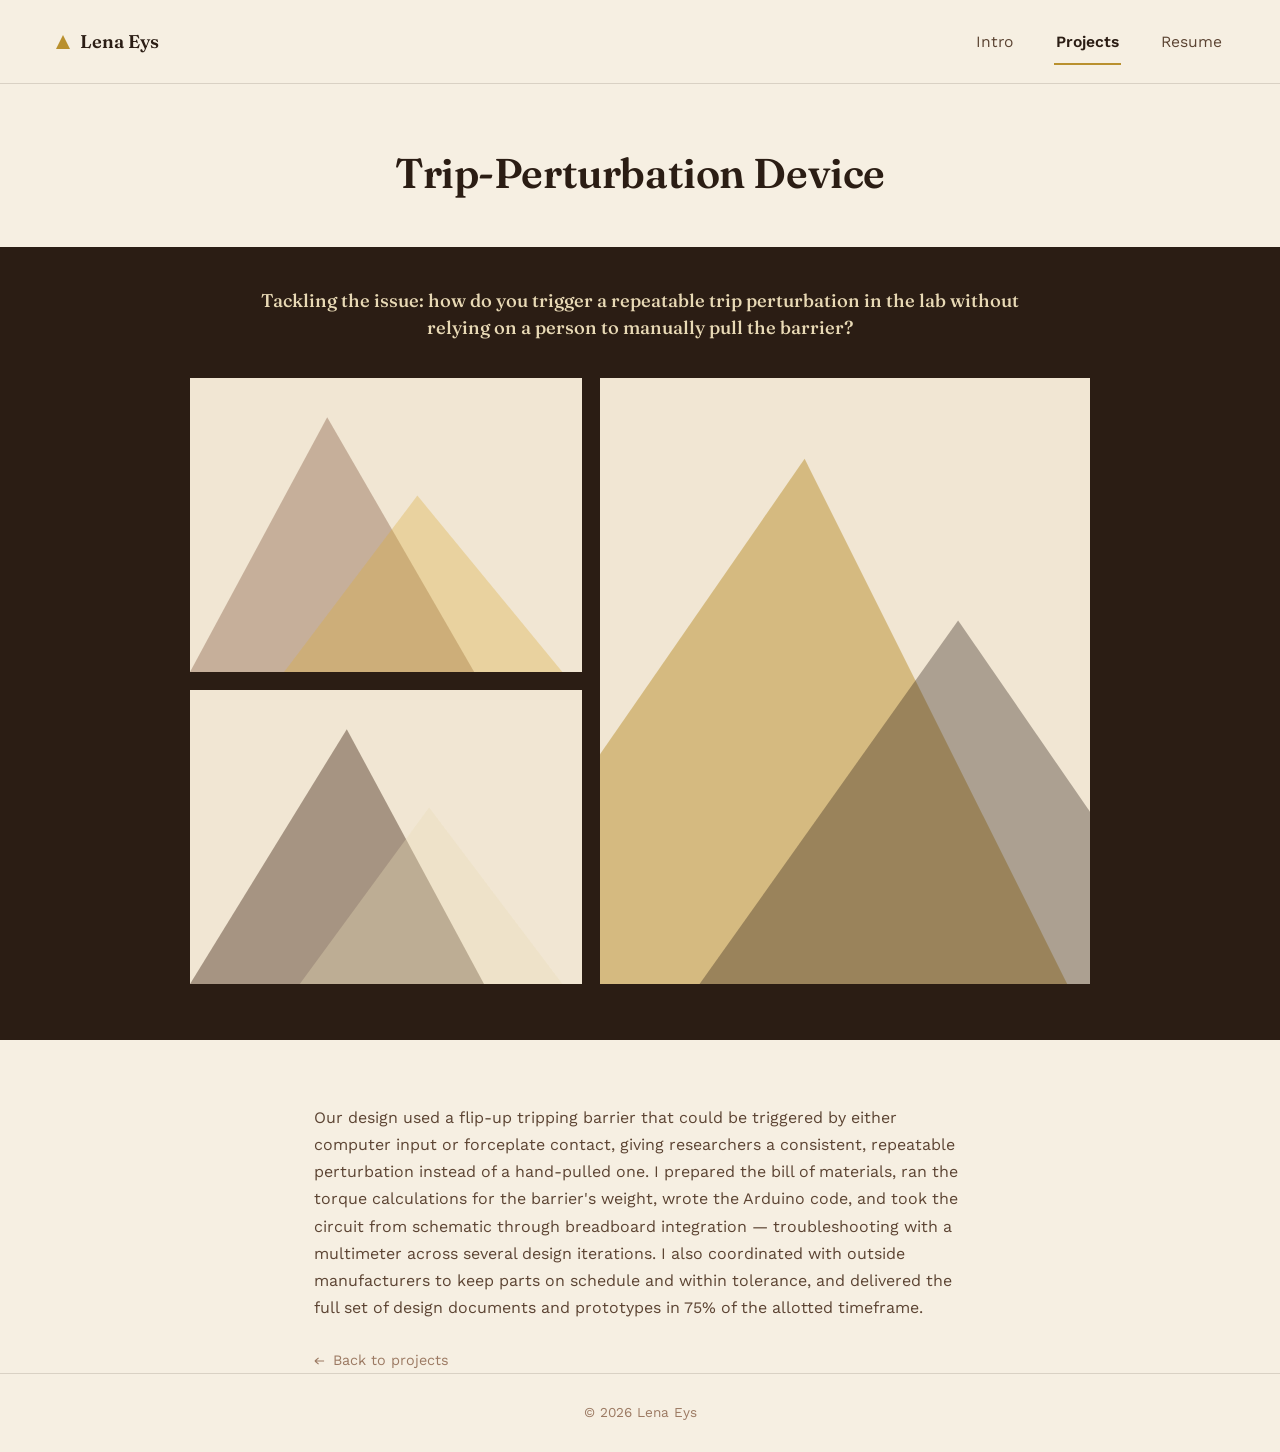
==== project-1.html @ 8d7fd3f3 "Add files via upload" ====
<!DOCTYPE html>
<html lang="en">
<head>
<meta charset="UTF-8">
<meta name="viewport" content="width=device-width, initial-scale=1.0">
<title>Trip-Perturbation Device — Lena Eys</title>
<meta name="description" content="Trip-Perturbation Device — project detail page for Lena Eys.">
<link rel="preconnect" href="https://fonts.googleapis.com">
<link rel="preconnect" href="https://fonts.gstatic.com" crossorigin>
<link href="https://fonts.googleapis.com/css2?family=Fraunces:opsz,wght@9..144,500;9..144,600;9..144,700&family=Work+Sans:wght@400;500;600&display=swap" rel="stylesheet">
<link rel="stylesheet" href="style.css">
</head>
<body>

<nav class="site-nav">
  <a href="index.html" class="nav-mark">
    <svg class="mark-tri" viewBox="0 0 14 14"><polygon points="7,0 14,14 0,14" fill="#b9902e"/></svg>
    Lena Eys
  </a>
  <ul>
    <li><a href="index.html" class="nav-link">Intro</a></li>
    <li><a href="projects.html" class="nav-link active">Projects</a></li>
    <li><a href="resume.html" class="nav-link">Resume</a></li>
  </ul>
</nav>

<div class="project-detail-hero">
  <h1>Trip-Perturbation Device</h1>
</div>

<div class="project-detail-band">
  <p class="project-question">Tackling the issue: how do you trigger a repeatable trip perturbation in the lab without relying on a person to manually pull the barrier?</p>
  <div class="project-gallery">
    <div class="gallery-col">
      <div class="gallery-box"><svg viewBox="0 0 200 150" preserveAspectRatio="xMidYMid slice" style="width:100%;height:100%;">
          <polygon points="0,150 70,20 145,150" fill="#9c7a63" opacity="0.5"/>
          <polygon points="48,150 116,60 190,150" fill="#d9ab3d" opacity="0.35"/>
        </svg></div>
      <div class="gallery-box"><svg viewBox="0 0 200 150" preserveAspectRatio="xMidYMid slice" style="width:100%;height:100%;">
          <polygon points="0,150 80,20 150,150" fill="#5c4433" opacity="0.5"/>
          <polygon points="56,150 122,60 190,150" fill="#e8d9b5" opacity="0.35"/>
        </svg></div>
    </div>
    <div class="gallery-box large"><svg viewBox="0 0 200 150" preserveAspectRatio="xMidYMid slice" style="width:100%;height:100%;">
          <polygon points="0,150 90,20 155,150" fill="#b9902e" opacity="0.5"/>
          <polygon points="64,150 128,60 190,150" fill="#2b1d14" opacity="0.35"/>
        </svg></div>
  </div>
</div>

<div class="project-detail-body">
  <p>Our design used a flip-up tripping barrier that could be triggered by either computer input or forceplate contact, giving researchers a consistent, repeatable perturbation instead of a hand-pulled one. I prepared the bill of materials, ran the torque calculations for the barrier's weight, wrote the Arduino code, and took the circuit from schematic through breadboard integration — troubleshooting with a multimeter across several design iterations. I also coordinated with outside manufacturers to keep parts on schedule and within tolerance, and delivered the full set of design documents and prototypes in 75% of the allotted timeframe.</p>
  <a href="projects.html" class="back-link">
    <svg viewBox="0 0 12 8" fill="none"><path d="M11 4H1M1 4L5 0.5M1 4L5 7.5" stroke="currentColor" stroke-width="1.2"/></svg>
    Back to projects
  </a>
</div>

<footer>&copy; 2026 Lena Eys</footer>

</body>
</html>
---- style.css ----
/* ============================================================
   Lena Eys — portfolio site
   Palette: deep coffee brown / warm gold / parchment cream
   Type: Fraunces (display serif) + Work Sans (body sans)
   ============================================================ */

:root {
  --brown-deep: #2b1d14;
  --brown-mid: #5c4433;
  --brown-soft: #7c6249;
  --gold: #b9902e;
  --gold-bright: #d9ab3d;
  --gold-soft: #e8d9b5;
  --cream: #f6efe2;
  --cream-warm: #f1e6d3;
  --rose-brown: #9c7a63;
  --line: rgba(43, 29, 20, 0.14);
  --max-w: 780px;
  --nav-h: 84px;
}

* { box-sizing: border-box; }

html { scroll-behavior: smooth; }

body {
  margin: 0;
  background: var(--cream);
  color: var(--brown-deep);
  font-family: "Work Sans", "Segoe UI", sans-serif;
  font-size: 17px;
  line-height: 1.6;
  -webkit-font-smoothing: antialiased;
}

h1, h2, h3, .display {
  font-family: "Fraunces", Georgia, serif;
  font-weight: 600;
  letter-spacing: -0.01em;
  color: var(--brown-deep);
  margin: 0;
}

a { color: inherit; }

img { max-width: 100%; display: block; }

/* ---------- corner triangle motif ---------- */

.triangle-field {
  position: fixed;
  inset: 0;
  pointer-events: none;
  z-index: 0;
  overflow: hidden;
}

.triangle-field svg { position: absolute; opacity: 0.9; }
.triangle-field .tf-left { left: -60px; top: -40px; width: 260px; }
.triangle-field .tf-right { right: -70px; bottom: -60px; width: 300px; }

/* ---------- top nav / legend ---------- */

.site-nav {
  position: sticky;
  top: 0;
  z-index: 10;
  height: var(--nav-h);
  display: flex;
  align-items: center;
  justify-content: space-between;
  padding: 0 clamp(20px, 5vw, 56px);
  background: rgba(246, 239, 226, 0.92);
  backdrop-filter: blur(6px);
  border-bottom: 1px solid var(--line);
}

.site-nav .nav-mark {
  font-family: "Fraunces", serif;
  font-weight: 600;
  font-size: 1.15rem;
  color: var(--brown-deep);
  text-decoration: none;
  display: flex;
  align-items: center;
  gap: 10px;
}

.site-nav .nav-mark .mark-tri {
  width: 14px; height: 14px;
  display: inline-block;
}

.site-nav ul {
  list-style: none;
  display: flex;
  gap: clamp(18px, 3vw, 40px);
  margin: 0;
  padding: 0;
}

.site-nav a.nav-link {
  text-decoration: none;
  color: var(--brown-mid);
  font-size: 0.98rem;
  padding: 6px 2px;
  position: relative;
  transition: color 0.2s ease;
}

.site-nav a.nav-link:hover { color: var(--brown-deep); }

.site-nav a.nav-link.active {
  color: var(--brown-deep);
  font-weight: 600;
}

.site-nav a.nav-link.active::after {
  content: "";
  position: absolute;
  left: 0; right: 0; bottom: -8px;
  height: 2px;
  background: var(--gold);
}

/* ---------- page shell ---------- */

main {
  position: relative;
  z-index: 1;
  max-width: var(--max-w);
  margin: 0 auto;
  padding: clamp(48px, 8vw, 88px) 24px 120px;
}

.eyebrow-tag {
  display: inline-flex;
  align-items: center;
  gap: 8px;
  color: var(--gold);
  font-size: 0.82rem;
  font-weight: 600;
  margin-bottom: 18px;
}

.eyebrow-tag svg { width: 9px; height: 9px; }

/* ---------- intro page ---------- */

.intro-hero {
  display: grid;
  grid-template-columns: 1fr auto;
  gap: 48px;
  align-items: center;
}

.intro-hero h1 {
  font-size: clamp(2.4rem, 5vw, 3.4rem);
  line-height: 1.05;
}

.intro-hero .role {
  margin-top: 14px;
  font-size: 1.15rem;
  color: var(--brown-soft);
  max-width: 46ch;
}

.headshot-frame {
  width: 178px;
  height: 178px;
  position: relative;
  flex-shrink: 0;
}

.headshot-frame .hf-bg {
  position: absolute; inset: 0;
  clip-path: polygon(50% 0%, 100% 100%, 0% 100%);
  background: linear-gradient(155deg, var(--gold-soft), var(--gold));
  transform: scale(1.14) translateY(6px);
  z-index: 0;
}

.headshot-frame img, .headshot-frame .hf-placeholder {
  position: absolute; inset: 0;
  width: 100%; height: 100%;
  object-fit: cover;
  clip-path: polygon(50% 3%, 96% 97%, 4% 97%);
  z-index: 1;
}

.hf-placeholder {
  display: flex;
  align-items: center;
  justify-content: center;
  background: var(--brown-deep);
  color: var(--gold-soft);
  font-family: "Fraunces", serif;
  font-size: 2.6rem;
  font-weight: 600;
}

.bio-block {
  margin-top: 44px;
  padding-top: 40px;
  border-top: 1px solid var(--line);
  display: grid;
  gap: 22px;
}

.bio-block p { max-width: 62ch; }

.bio-facts {
  margin-top: 8px;
  display: grid;
  grid-template-columns: repeat(2, minmax(0, 1fr));
  gap: 18px 32px;
}

.bio-fact dt {
  font-size: 0.78rem;
  color: var(--rose-brown);
  text-transform: none;
  margin-bottom: 4px;
}

.bio-fact dd {
  margin: 0;
  font-weight: 600;
  color: var(--brown-deep);
}

.intro-actions {
  margin-top: 46px;
  display: flex;
  align-items: center;
  gap: 28px;
  flex-wrap: wrap;
}

.btn-primary {
  display: inline-flex;
  align-items: center;
  gap: 10px;
  background: var(--brown-deep);
  color: var(--cream);
  text-decoration: none;
  padding: 14px 26px;
  font-size: 0.98rem;
  font-weight: 600;
  clip-path: polygon(0 0, 100% 0, 96% 100%, 0% 100%);
  transition: background 0.2s ease;
}

.btn-primary:hover { background: var(--gold); color: var(--brown-deep); }

.btn-primary svg { width: 14px; height: 14px; }

.contact-links {
  display: flex;
  gap: 20px;
  flex-wrap: wrap;
}

.contact-links a {
  text-decoration: none;
  color: var(--brown-mid);
  font-size: 0.95rem;
  border-bottom: 1px solid var(--line);
  padding-bottom: 2px;
  transition: color 0.2s ease, border-color 0.2s ease;
}

.contact-links a:hover { color: var(--gold); border-color: var(--gold); }

/* ---------- projects page ---------- */

.projects-intro { max-width: 58ch; margin-bottom: 44px; }
.projects-intro h1 { font-size: clamp(2rem, 4vw, 2.6rem); margin-bottom: 14px; }
.projects-intro p { color: var(--brown-soft); }

.project-grid {
  display: grid;
  grid-template-columns: repeat(2, minmax(0, 1fr));
  gap: 28px 24px;
}

.project-card {
  border-top: 1px solid var(--line);
  padding-top: 18px;
}

.project-photo {
  aspect-ratio: 4 / 3;
  background: linear-gradient(150deg, var(--cream-warm), var(--gold-soft));
  position: relative;
  overflow: hidden;
  margin-bottom: 14px;
}

.project-photo svg { position: absolute; inset: 0; width: 100%; height: 100%; }

.project-title-btn {
  width: 100%;
  text-align: left;
  background: none;
  border: none;
  padding: 0;
  cursor: pointer;
  font-family: "Fraunces", serif;
  font-size: 1.08rem;
  font-weight: 600;
  color: var(--brown-deep);
  display: flex;
  align-items: center;
  justify-content: space-between;
  gap: 10px;
}

.project-title-btn .chev {
  width: 11px; height: 11px;
  flex-shrink: 0;
  transition: transform 0.25s ease;
  color: var(--gold);
}

.project-card.open .project-title-btn .chev { transform: rotate(180deg); }

.project-desc {
  display: grid;
  grid-template-rows: 0fr;
  transition: grid-template-rows 0.28s ease;
}

.project-desc-inner { overflow: hidden; }

.project-card.open .project-desc { grid-template-rows: 1fr; }

.project-desc p {
  margin: 12px 0 0;
  color: var(--brown-soft);
  font-size: 0.96rem;
  line-height: 1.55;
}

/* ---------- resume page ---------- */

.resume-header {
  display: flex;
  align-items: baseline;
  justify-content: space-between;
  gap: 20px;
  flex-wrap: wrap;
  margin-bottom: 8px;
}

.resume-header h1 { font-size: clamp(2rem, 4vw, 2.6rem); }

.resume-contact {
  font-size: 0.92rem;
  color: var(--brown-soft);
  display: flex;
  gap: 14px;
  flex-wrap: wrap;
}
.resume-contact a { text-decoration: none; border-bottom: 1px solid var(--line); }
.resume-contact a:hover { color: var(--gold); border-color: var(--gold); }

.print-link {
  font-size: 0.85rem;
  color: var(--rose-brown);
  text-decoration: none;
  display: inline-flex;
  align-items: center;
  gap: 6px;
  margin-top: 18px;
}
.print-link svg { width: 12px; height: 12px; }
.print-link:hover { color: var(--gold); }

.resume-doc { margin-top: 40px; }

.resume-section { margin-bottom: 36px; }

.resume-section h2 {
  font-size: 0.86rem;
  letter-spacing: 0.03em;
  color: var(--gold);
  font-family: "Work Sans", sans-serif;
  font-weight: 600;
  padding-bottom: 10px;
  border-bottom: 1px solid var(--line);
  margin-bottom: 20px;
}

.resume-entry { margin-bottom: 22px; }
.resume-entry:last-child { margin-bottom: 0; }

.resume-entry-head {
  display: flex;
  justify-content: space-between;
  gap: 16px;
  flex-wrap: wrap;
  align-items: baseline;
}

.resume-entry-head h3 {
  font-size: 1.05rem;
  font-weight: 600;
}

.resume-entry-sub {
  font-size: 0.92rem;
  color: var(--rose-brown);
  margin-top: 2px;
}

.resume-entry-date {
  font-size: 0.85rem;
  color: var(--brown-soft);
  white-space: nowrap;
}

.resume-entry ul {
  margin: 10px 0 0;
  padding-left: 18px;
  color: var(--brown-mid);
}

.resume-entry li { margin-bottom: 6px; font-size: 0.95rem; }

.skills-cols {
  display: grid;
  grid-template-columns: repeat(3, minmax(0, 1fr));
  gap: 18px;
}

.skills-cols h3 {
  font-size: 0.85rem;
  color: var(--brown-deep);
  margin-bottom: 8px;
}

.skills-cols p { font-size: 0.92rem; color: var(--brown-mid); margin: 0; }

.awards-list { list-style: none; padding: 0; margin: 0; display: grid; gap: 10px; }
.awards-list li {
  display: flex;
  justify-content: space-between;
  gap: 16px;
  font-size: 0.95rem;
  color: var(--brown-mid);
}
.awards-list .award-amt { color: var(--gold); font-weight: 600; white-space: nowrap; }

/* ---------- project detail page ---------- */

.project-detail-hero {
  position: relative;
  z-index: 1;
  text-align: center;
  padding: 56px 24px 40px;
  max-width: 900px;
  margin: 0 auto;
}

.project-detail-hero h1 {
  font-size: clamp(1.9rem, 4vw, 2.6rem);
}

.project-detail-band {
  position: relative;
  z-index: 1;
  background: var(--brown-deep);
  padding: 40px clamp(20px, 6vw, 64px) 56px;
}

.project-question {
  max-width: 760px;
  margin: 0 auto 36px;
  text-align: center;
  color: var(--gold-soft);
  font-family: "Fraunces", serif;
  font-size: 1.15rem;
  font-weight: 500;
  line-height: 1.5;
}

.project-gallery {
  max-width: 900px;
  margin: 0 auto;
  display: grid;
  grid-template-columns: 1fr 1.25fr;
  gap: 18px;
}

.gallery-col {
  display: grid;
  grid-template-rows: 1fr 1fr;
  gap: 18px;
}

.gallery-box {
  background: var(--cream-warm);
  overflow: hidden;
  position: relative;
}

.gallery-box img { width: 100%; height: 100%; object-fit: cover; display: block; }

.gallery-col .gallery-box { aspect-ratio: 4 / 3; }

.gallery-box.large { aspect-ratio: auto; }

.project-detail-body {
  position: relative;
  z-index: 1;
  max-width: 700px;
  margin: 0 auto;
  padding: 48px 24px 0;
}

.project-detail-body p {
  color: var(--brown-mid);
  font-size: 1rem;
  line-height: 1.7;
}

.back-link {
  display: inline-flex;
  align-items: center;
  gap: 8px;
  margin-top: 12px;
  color: var(--rose-brown);
  text-decoration: none;
  font-size: 0.9rem;
}

.back-link:hover { color: var(--gold); }
.back-link svg { width: 11px; height: 8px; }

@media (max-width: 640px) {
  .project-gallery { grid-template-columns: 1fr; }
  .gallery-box.large { aspect-ratio: 4 / 3; }
}

footer {
  position: relative;
  z-index: 1;
  border-top: 1px solid var(--line);
  padding: 28px clamp(20px, 5vw, 56px);
  font-size: 0.85rem;
  color: var(--rose-brown);
  text-align: center;
}

/* ---------- responsive ---------- */

@media (max-width: 640px) {
  .intro-hero { grid-template-columns: 1fr; }
  .headshot-frame { order: -1; width: 140px; height: 140px; }
  .bio-facts { grid-template-columns: 1fr 1fr; }
  .project-grid { grid-template-columns: 1fr; }
  .skills-cols { grid-template-columns: 1fr; }
  .site-nav ul { gap: 16px; }
}

@media print {
  .site-nav, footer, .triangle-field, .print-link { display: none; }
  body { background: #fff; }
}

@media (prefers-reduced-motion: reduce) {
  * { transition: none !important; scroll-behavior: auto !important; }
}
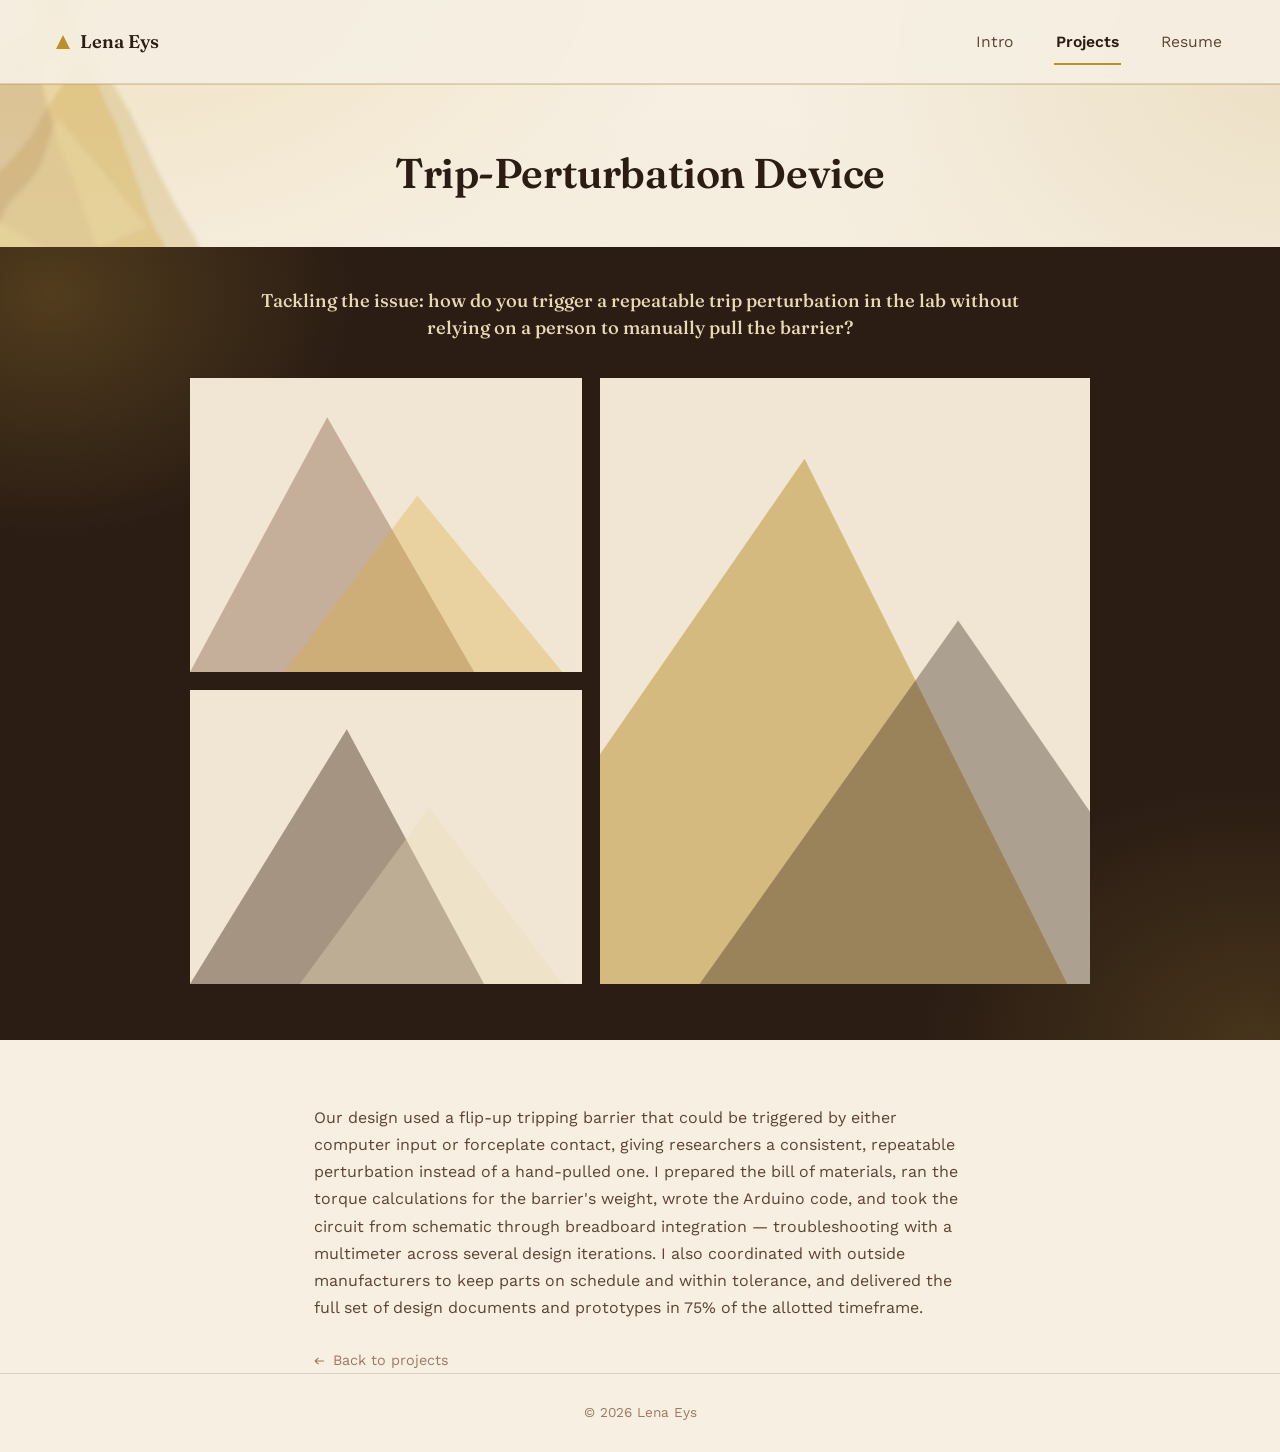
==== commit 7a737d5a: "Update project-1.html" ====
--- a/project-1.html
+++ b/project-1.html
@@ -11,6 +11,55 @@
 <link rel="stylesheet" href="style.css">
 </head>
 <body>
+
+<div class="triangle-field" aria-hidden="true">
+  <svg class="tf-left" viewBox="0 0 420 380" xmlns="http://www.w3.org/2000/svg">
+    <defs>
+      <filter id="wcL" x="-60%" y="-60%" width="220%" height="220%">
+        <feTurbulence type="fractalNoise" baseFrequency="0.012" numOctaves="2" seed="4" result="n"/>
+        <feDisplacementMap in="SourceGraphic" in2="n" scale="18"/>
+        <feGaussianBlur stdDeviation="2"/>
+      </filter>
+    </defs>
+    <g filter="url(#wcL)">
+      <polygon points="0,380 150,50 280,380" fill="#d9ab3d" opacity="0.30"/>
+      <polygon points="20,380 190,130 320,380" fill="#b9902e" opacity="0.24"/>
+      <polygon points="0,250 120,120 210,380" fill="#9c7a63" opacity="0.20"/>
+      <polygon points="60,380 160,210 250,320" fill="#f0dfa8" opacity="0.38"/>
+      <polygon points="0,70 100,0 190,100" fill="#5c4433" opacity="0.16"/>
+      <polygon points="130,0 230,60 150,140" fill="#d9ab3d" opacity="0.18"/>
+    </g>
+  </svg>
+  <svg class="tf-right" viewBox="0 0 460 400" xmlns="http://www.w3.org/2000/svg">
+    <defs>
+      <filter id="wcR" x="-60%" y="-60%" width="220%" height="220%">
+        <feTurbulence type="fractalNoise" baseFrequency="0.014" numOctaves="2" seed="9" result="n2"/>
+        <feDisplacementMap in="SourceGraphic" in2="n2" scale="20"/>
+        <feGaussianBlur stdDeviation="2"/>
+      </filter>
+    </defs>
+    <g filter="url(#wcR)">
+      <polygon points="460,400 300,90 170,400" fill="#d9ab3d" opacity="0.32"/>
+      <polygon points="460,280 350,130 240,400" fill="#b9902e" opacity="0.24"/>
+      <polygon points="460,160 370,20 280,160" fill="#9c7a63" opacity="0.20"/>
+      <polygon points="460,350 380,190 300,400" fill="#f0dfa8" opacity="0.34"/>
+      <polygon points="410,0 460,70 370,70" fill="#5c4433" opacity="0.16"/>
+      <polygon points="250,0 330,50 250,110" fill="#d9ab3d" opacity="0.16"/>
+    </g>
+  </svg>
+  <svg class="tf-top-right" viewBox="0 0 220 200" xmlns="http://www.w3.org/2000/svg">
+    <g opacity="0.9">
+      <polygon points="220,0 130,0 220,110" fill="#d9ab3d" opacity="0.22"/>
+      <polygon points="220,50 170,10 220,140" fill="#9c7a63" opacity="0.16"/>
+    </g>
+  </svg>
+  <svg class="tf-bottom-left" viewBox="0 0 240 220" xmlns="http://www.w3.org/2000/svg">
+    <g opacity="0.9">
+      <polygon points="0,220 90,220 0,100" fill="#d9ab3d" opacity="0.22"/>
+      <polygon points="0,170 50,210 0,80" fill="#5c4433" opacity="0.16"/>
+    </g>
+  </svg>
+</div>
 
 <nav class="site-nav">
   <a href="index.html" class="nav-mark">
--- a/style.css
+++ b/style.css
@@ -25,12 +25,20 @@
 
 body {
   margin: 0;
-  background: var(--cream);
   color: var(--brown-deep);
   font-family: "Work Sans", "Segoe UI", sans-serif;
   font-size: 17px;
   line-height: 1.6;
   -webkit-font-smoothing: antialiased;
+  background-color: var(--cream);
+  background-image:
+    radial-gradient(1100px 750px at 6% -8%, rgba(217, 171, 61, 0.22), transparent 58%),
+    radial-gradient(900px 700px at 100% 8%, rgba(185, 144, 46, 0.16), transparent 55%),
+    radial-gradient(1000px 800px at 96% 104%, rgba(217, 171, 61, 0.20), transparent 55%),
+    radial-gradient(700px 600px at 0% 100%, rgba(156, 122, 99, 0.14), transparent 55%),
+    radial-gradient(650px 500px at 55% 45%, rgba(217, 171, 61, 0.06), transparent 60%);
+  background-attachment: fixed;
+  background-repeat: no-repeat;
 }
 
 h1, h2, h3, .display {
@@ -45,7 +53,7 @@
 
 img { max-width: 100%; display: block; }
 
-/* ---------- corner triangle motif ---------- */
+/* ---------- corner triangle motif (watercolor gold clusters) ---------- */
 
 .triangle-field {
   position: fixed;
@@ -55,9 +63,11 @@
   overflow: hidden;
 }
 
-.triangle-field svg { position: absolute; opacity: 0.9; }
-.triangle-field .tf-left { left: -60px; top: -40px; width: 260px; }
-.triangle-field .tf-right { right: -70px; bottom: -60px; width: 300px; }
+.triangle-field svg { position: absolute; }
+.triangle-field .tf-left { left: -100px; top: -90px; width: 420px; opacity: 0.95; }
+.triangle-field .tf-right { right: -120px; bottom: -100px; width: 460px; opacity: 0.95; }
+.triangle-field .tf-top-right { right: -70px; top: -60px; width: 220px; opacity: 0.85; }
+.triangle-field .tf-bottom-left { left: -70px; bottom: -70px; width: 240px; opacity: 0.85; }
 
 /* ---------- top nav / legend ---------- */
 
@@ -73,6 +83,7 @@
   background: rgba(246, 239, 226, 0.92);
   backdrop-filter: blur(6px);
   border-bottom: 1px solid var(--line);
+  box-shadow: 0 1px 0 rgba(185, 144, 46, 0.35);
 }
 
 .site-nav .nav-mark {
@@ -471,8 +482,12 @@
 .project-detail-band {
   position: relative;
   z-index: 1;
-  background: var(--brown-deep);
+  background:
+    radial-gradient(500px 400px at 4% 6%, rgba(217, 171, 61, 0.22), transparent 60%),
+    radial-gradient(600px 460px at 98% 100%, rgba(217, 171, 61, 0.16), transparent 55%),
+    var(--brown-deep);
   padding: 40px clamp(20px, 6vw, 64px) 56px;
+  overflow: hidden;
 }
 
 .project-question {
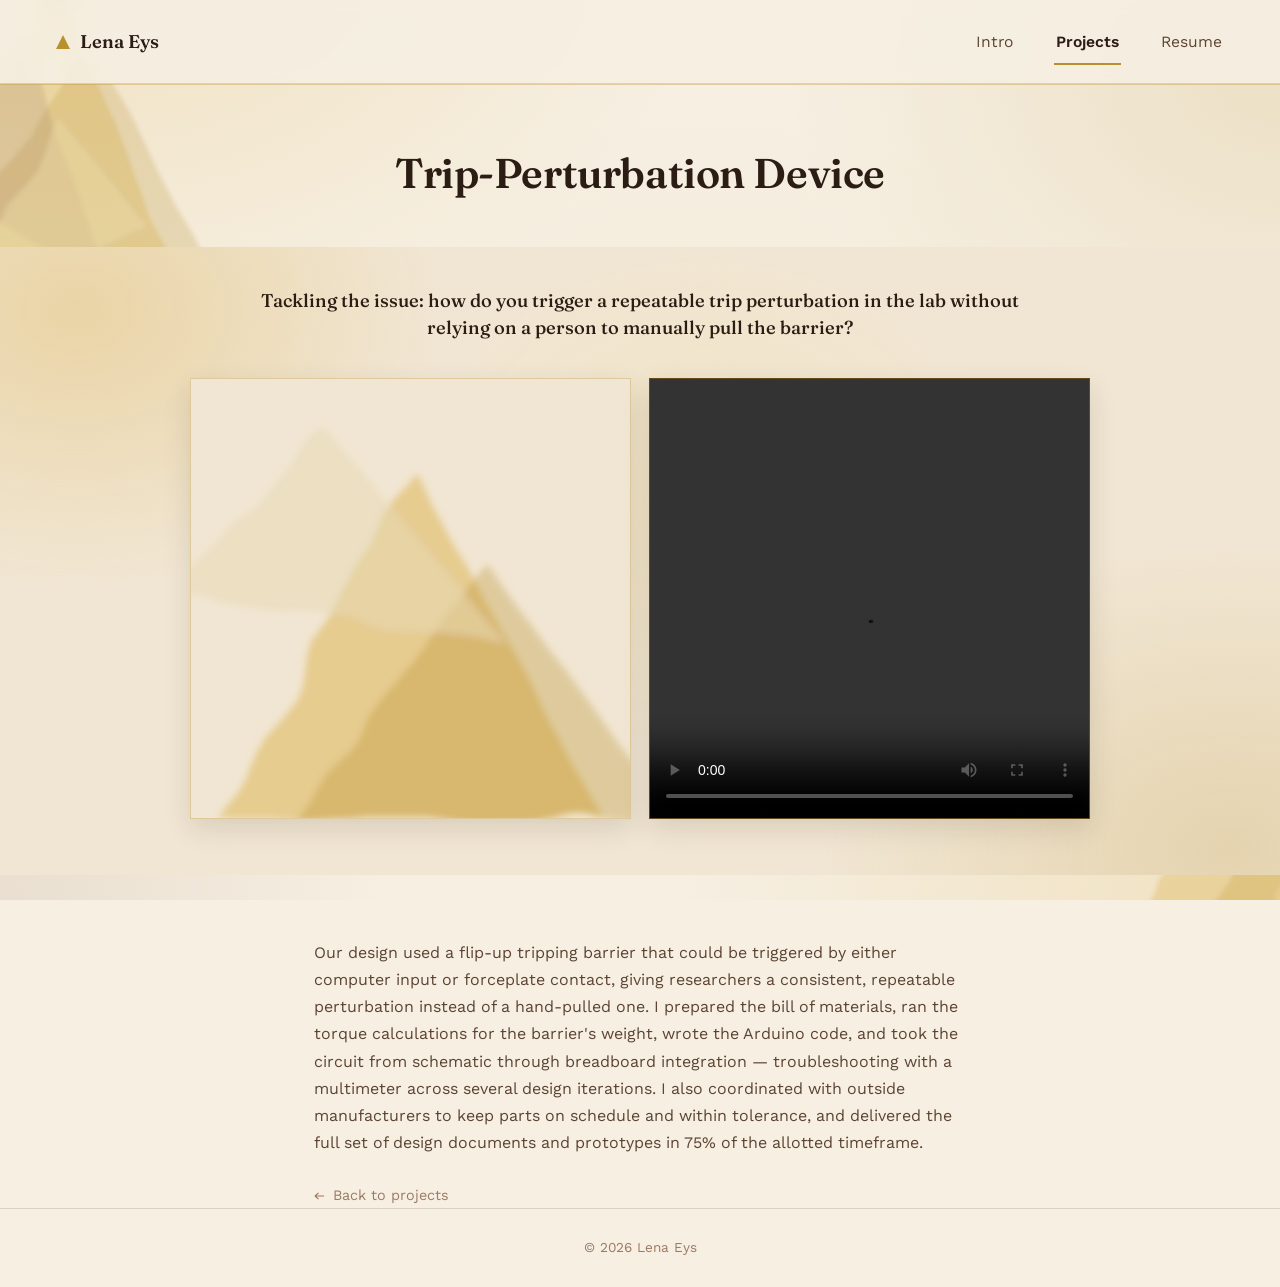
==== commit 098f6630: "Update project-1.html" ====
--- a/project-1.html
+++ b/project-1.html
@@ -79,21 +79,34 @@
 
 <div class="project-detail-band">
   <p class="project-question">Tackling the issue: how do you trigger a repeatable trip perturbation in the lab without relying on a person to manually pull the barrier?</p>
-  <div class="project-gallery">
-    <div class="gallery-col">
-      <div class="gallery-box"><svg viewBox="0 0 200 150" preserveAspectRatio="xMidYMid slice" style="width:100%;height:100%;">
-          <polygon points="0,150 70,20 145,150" fill="#9c7a63" opacity="0.5"/>
-          <polygon points="48,150 116,60 190,150" fill="#d9ab3d" opacity="0.35"/>
-        </svg></div>
-      <div class="gallery-box"><svg viewBox="0 0 200 150" preserveAspectRatio="xMidYMid slice" style="width:100%;height:100%;">
-          <polygon points="0,150 80,20 150,150" fill="#5c4433" opacity="0.5"/>
-          <polygon points="56,150 122,60 190,150" fill="#e8d9b5" opacity="0.35"/>
-        </svg></div>
+  <div class="project-gallery" style="grid-template-columns: 1fr 1fr;">
+    <div class="gallery-box" style="aspect-ratio: 1 / 1;">
+      <svg viewBox="0 0 200 150" preserveAspectRatio="xMidYMid slice" style="width:100%;height:100%;">
+          <defs>
+            <filter id="wcg4" x="-50%" y="-50%" width="200%" height="200%">
+              <feTurbulence type="fractalNoise" baseFrequency="0.03" numOctaves="2" seed="4" result="n"/>
+              <feDisplacementMap in="SourceGraphic" in2="n" scale="10"/>
+              <feGaussianBlur stdDeviation="1.2"/>
+            </filter>
+          </defs>
+          <rect width="200" height="150" fill="#f1e6d3"/>
+          <g filter="url(#wcg4)">
+            <polygon points="34,150 102,32 166,150" fill="#d9ab3d" opacity="0.45"/>
+            <polygon points="60,150 126,63 190,150" fill="#b9902e" opacity="0.32"/>
+            <polygon points="18,72 72,18 132,90" fill="#e8d9b5" opacity="0.55"/>
+          </g>
+        </svg>
+      <!-- To use a real photo: replace the <svg>...</svg> above with
+           <img src="your-photo.jpg" alt="Trip-Perturbation Device" style="width:100%;height:100%;object-fit:cover;"> -->
     </div>
-    <div class="gallery-box large"><svg viewBox="0 0 200 150" preserveAspectRatio="xMidYMid slice" style="width:100%;height:100%;">
-          <polygon points="0,150 90,20 155,150" fill="#b9902e" opacity="0.5"/>
-          <polygon points="64,150 128,60 190,150" fill="#2b1d14" opacity="0.35"/>
-        </svg></div>
+    <div class="gallery-box" style="aspect-ratio: 1 / 1; display:flex; align-items:center; justify-content:center; background:#2b1d14;">
+      <video controls poster="" style="width:100%;height:100%;object-fit:cover;">
+        <source src="your-video.mp4" type="video/mp4">
+        Your browser does not support the video tag.
+      </video>
+      <!-- Replace "your-video.mp4" above with the path to your real video file.
+           Optionally add poster="your-thumbnail.jpg" on the <video> tag for a cover image before it plays. -->
+    </div>
   </div>
 </div>
 
--- a/style.css
+++ b/style.css
@@ -483,9 +483,10 @@
   position: relative;
   z-index: 1;
   background:
-    radial-gradient(500px 400px at 4% 6%, rgba(217, 171, 61, 0.22), transparent 60%),
-    radial-gradient(600px 460px at 98% 100%, rgba(217, 171, 61, 0.16), transparent 55%),
-    var(--brown-deep);
+    radial-gradient(600px 460px at 6% 10%, rgba(217, 171, 61, 0.30), transparent 60%),
+    radial-gradient(700px 520px at 96% 96%, rgba(185, 144, 46, 0.22), transparent 58%),
+    radial-gradient(500px 420px at 55% 40%, rgba(240, 223, 168, 0.35), transparent 60%),
+    var(--cream-warm);
   padding: 40px clamp(20px, 6vw, 64px) 56px;
   overflow: hidden;
 }
@@ -494,7 +495,7 @@
   max-width: 760px;
   margin: 0 auto 36px;
   text-align: center;
-  color: var(--gold-soft);
+  color: var(--brown-deep);
   font-family: "Fraunces", serif;
   font-size: 1.15rem;
   font-weight: 500;
@@ -516,9 +517,11 @@
 }
 
 .gallery-box {
-  background: var(--cream-warm);
+  background: var(--cream);
   overflow: hidden;
   position: relative;
+  border: 1px solid rgba(185, 144, 46, 0.4);
+  box-shadow: 0 10px 26px rgba(43, 29, 20, 0.12);
 }
 
 .gallery-box img { width: 100%; height: 100%; object-fit: cover; display: block; }
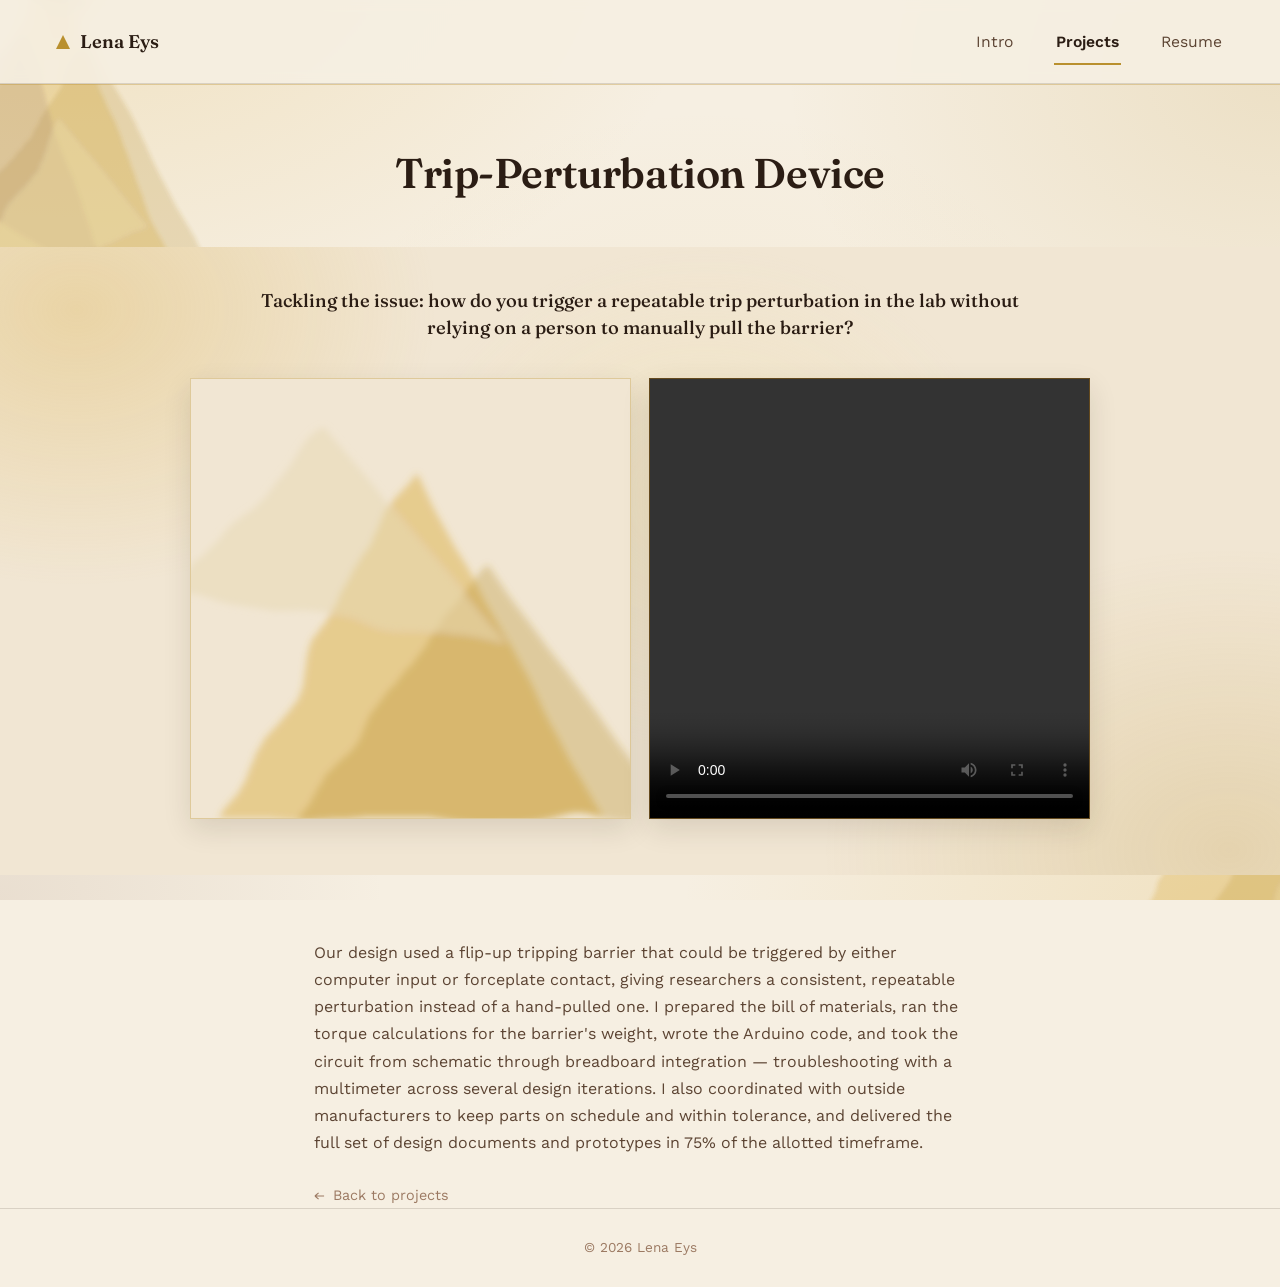
==== commit 4f475a1b: "Update project-1.html" ====
--- a/project-1.html
+++ b/project-1.html
@@ -101,7 +101,7 @@
     </div>
     <div class="gallery-box" style="aspect-ratio: 1 / 1; display:flex; align-items:center; justify-content:center; background:#2b1d14;">
       <video controls poster="" style="width:100%;height:100%;object-fit:cover;">
-        <source src="your-video.mp4" type="video/mp4">
+        <source src="tripvid.mp4" type="video/mp4">
         Your browser does not support the video tag.
       </video>
       <!-- Replace "your-video.mp4" above with the path to your real video file.
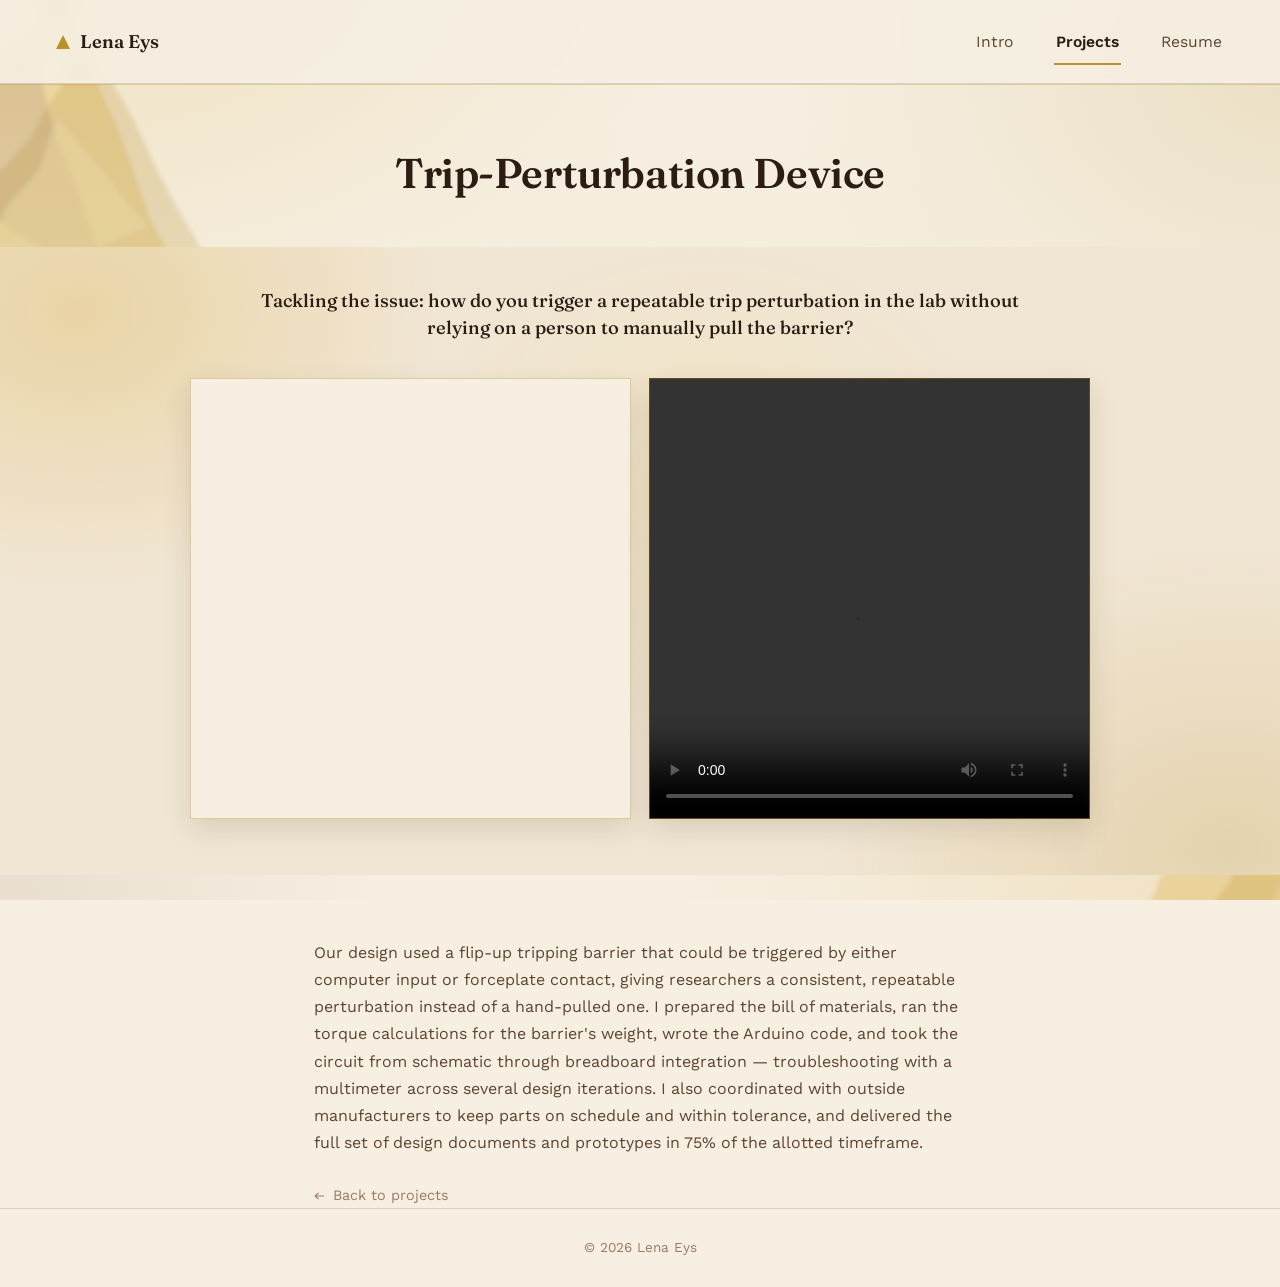
==== commit 12873d82: "Update project-1.html" ====
--- a/project-1.html
+++ b/project-1.html
@@ -82,19 +82,7 @@
   <div class="project-gallery" style="grid-template-columns: 1fr 1fr;">
     <div class="gallery-box" style="aspect-ratio: 1 / 1;">
       <svg viewBox="0 0 200 150" preserveAspectRatio="xMidYMid slice" style="width:100%;height:100%;">
-          <defs>
-            <filter id="wcg4" x="-50%" y="-50%" width="200%" height="200%">
-              <feTurbulence type="fractalNoise" baseFrequency="0.03" numOctaves="2" seed="4" result="n"/>
-              <feDisplacementMap in="SourceGraphic" in2="n" scale="10"/>
-              <feGaussianBlur stdDeviation="1.2"/>
-            </filter>
-          </defs>
-          <rect width="200" height="150" fill="#f1e6d3"/>
-          <g filter="url(#wcg4)">
-            <polygon points="34,150 102,32 166,150" fill="#d9ab3d" opacity="0.45"/>
-            <polygon points="60,150 126,63 190,150" fill="#b9902e" opacity="0.32"/>
-            <polygon points="18,72 72,18 132,90" fill="#e8d9b5" opacity="0.55"/>
-          </g>
+          <img src="trippingdevice.jpg" alt="Trip-Perturbation Device" style="width:100%;height:100%;object-fit:cover;">
         </svg>
       <!-- To use a real photo: replace the <svg>...</svg> above with
            <img src="your-photo.jpg" alt="Trip-Perturbation Device" style="width:100%;height:100%;object-fit:cover;"> -->
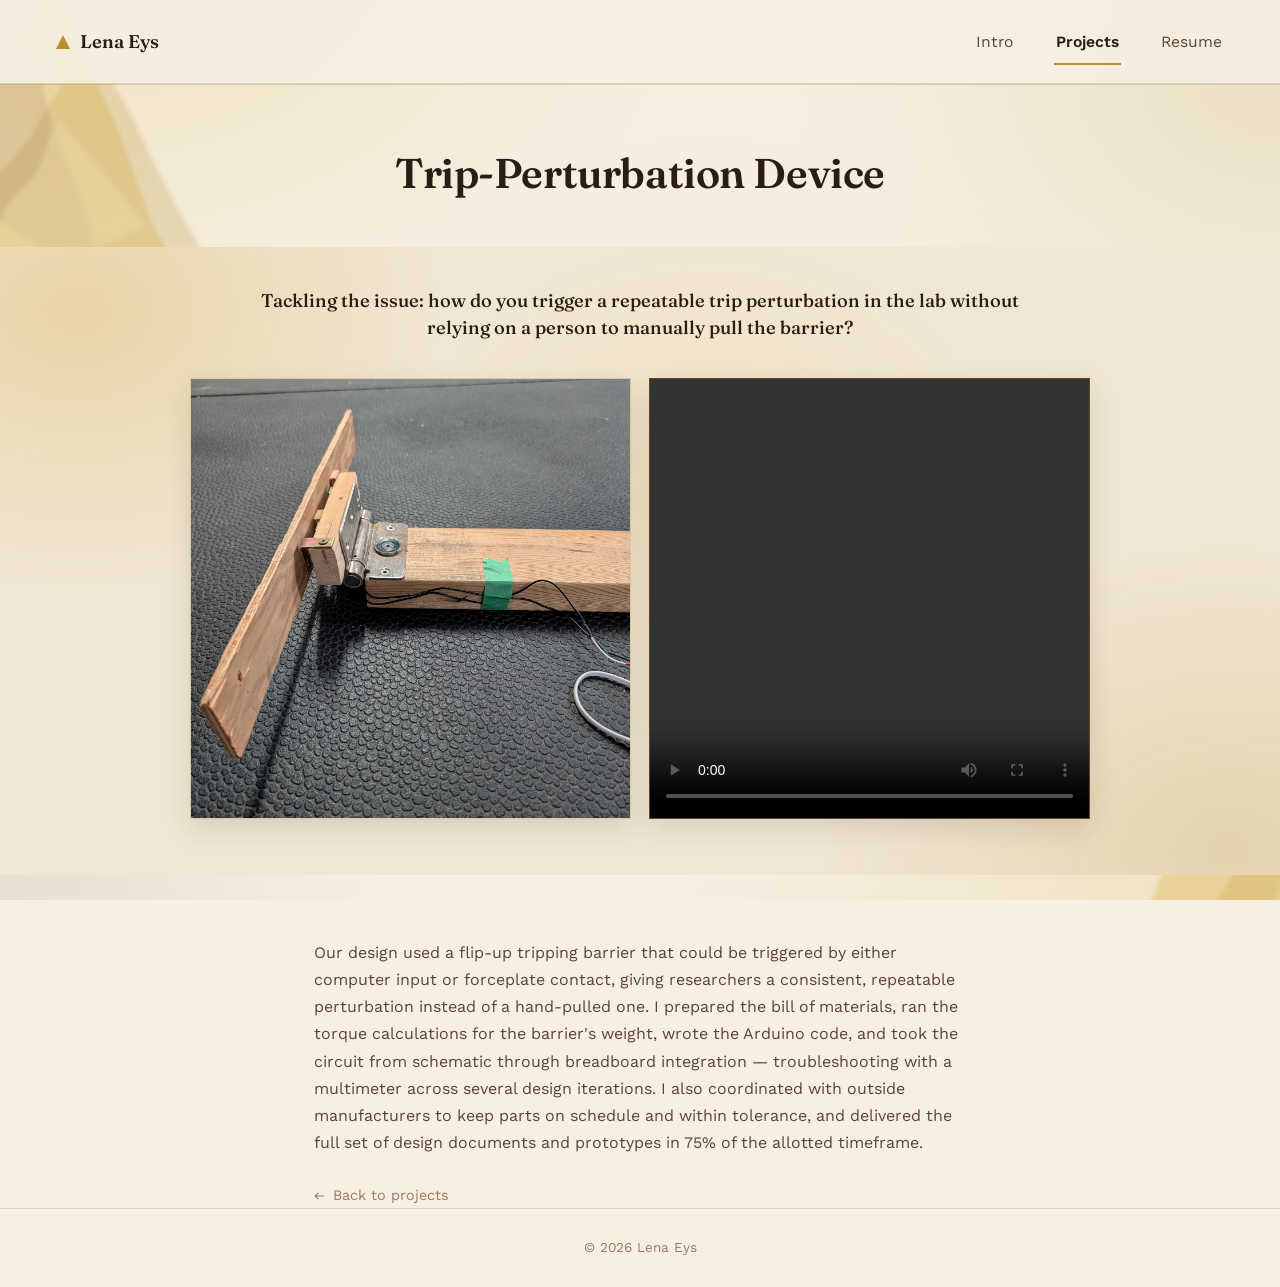
==== commit f30113ee: "Update project-1.html" ====
--- a/project-1.html
+++ b/project-1.html
@@ -81,9 +81,9 @@
   <p class="project-question">Tackling the issue: how do you trigger a repeatable trip perturbation in the lab without relying on a person to manually pull the barrier?</p>
   <div class="project-gallery" style="grid-template-columns: 1fr 1fr;">
     <div class="gallery-box" style="aspect-ratio: 1 / 1;">
-      <svg viewBox="0 0 200 150" preserveAspectRatio="xMidYMid slice" style="width:100%;height:100%;">
+    
           <img src="trippingdevice.jpg" alt="Trip-Perturbation Device" style="width:100%;height:100%;object-fit:cover;">
-        </svg>
+        
       <!-- To use a real photo: replace the <svg>...</svg> above with
            <img src="your-photo.jpg" alt="Trip-Perturbation Device" style="width:100%;height:100%;object-fit:cover;"> -->
     </div>
